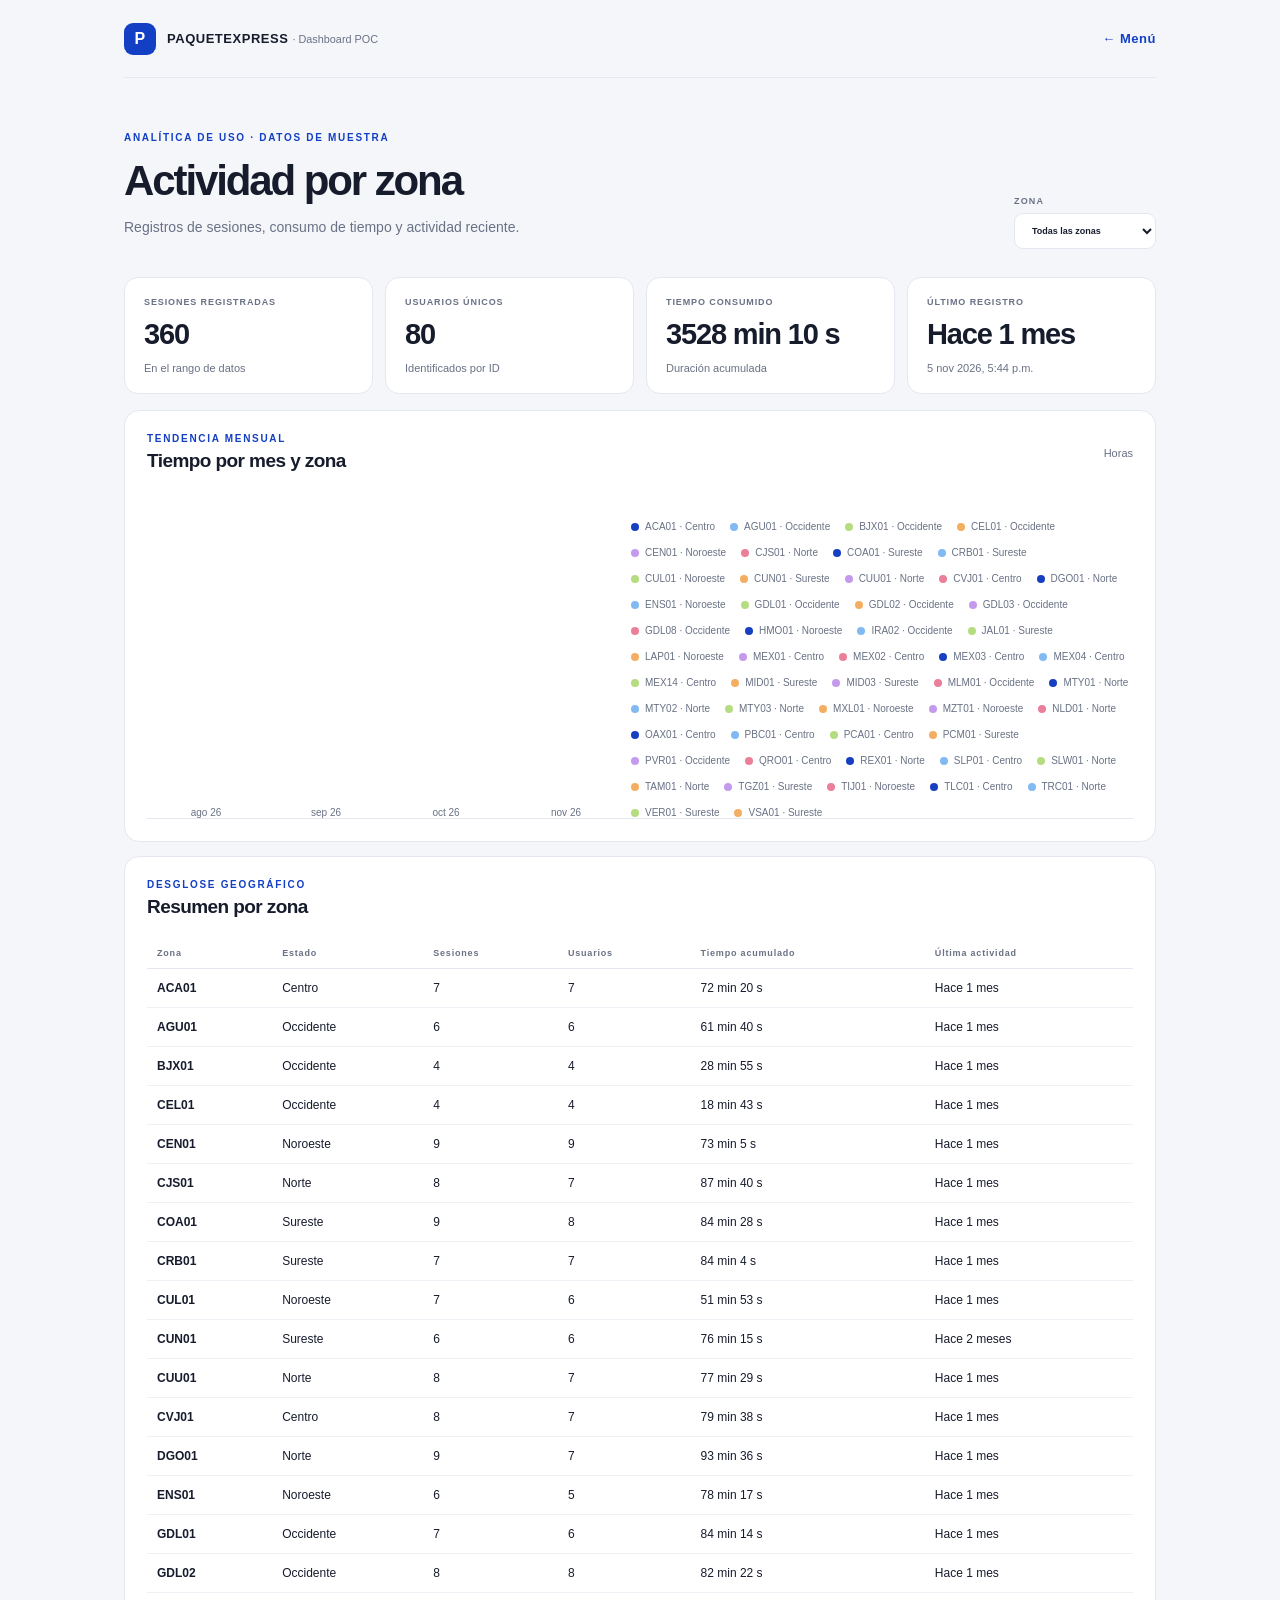
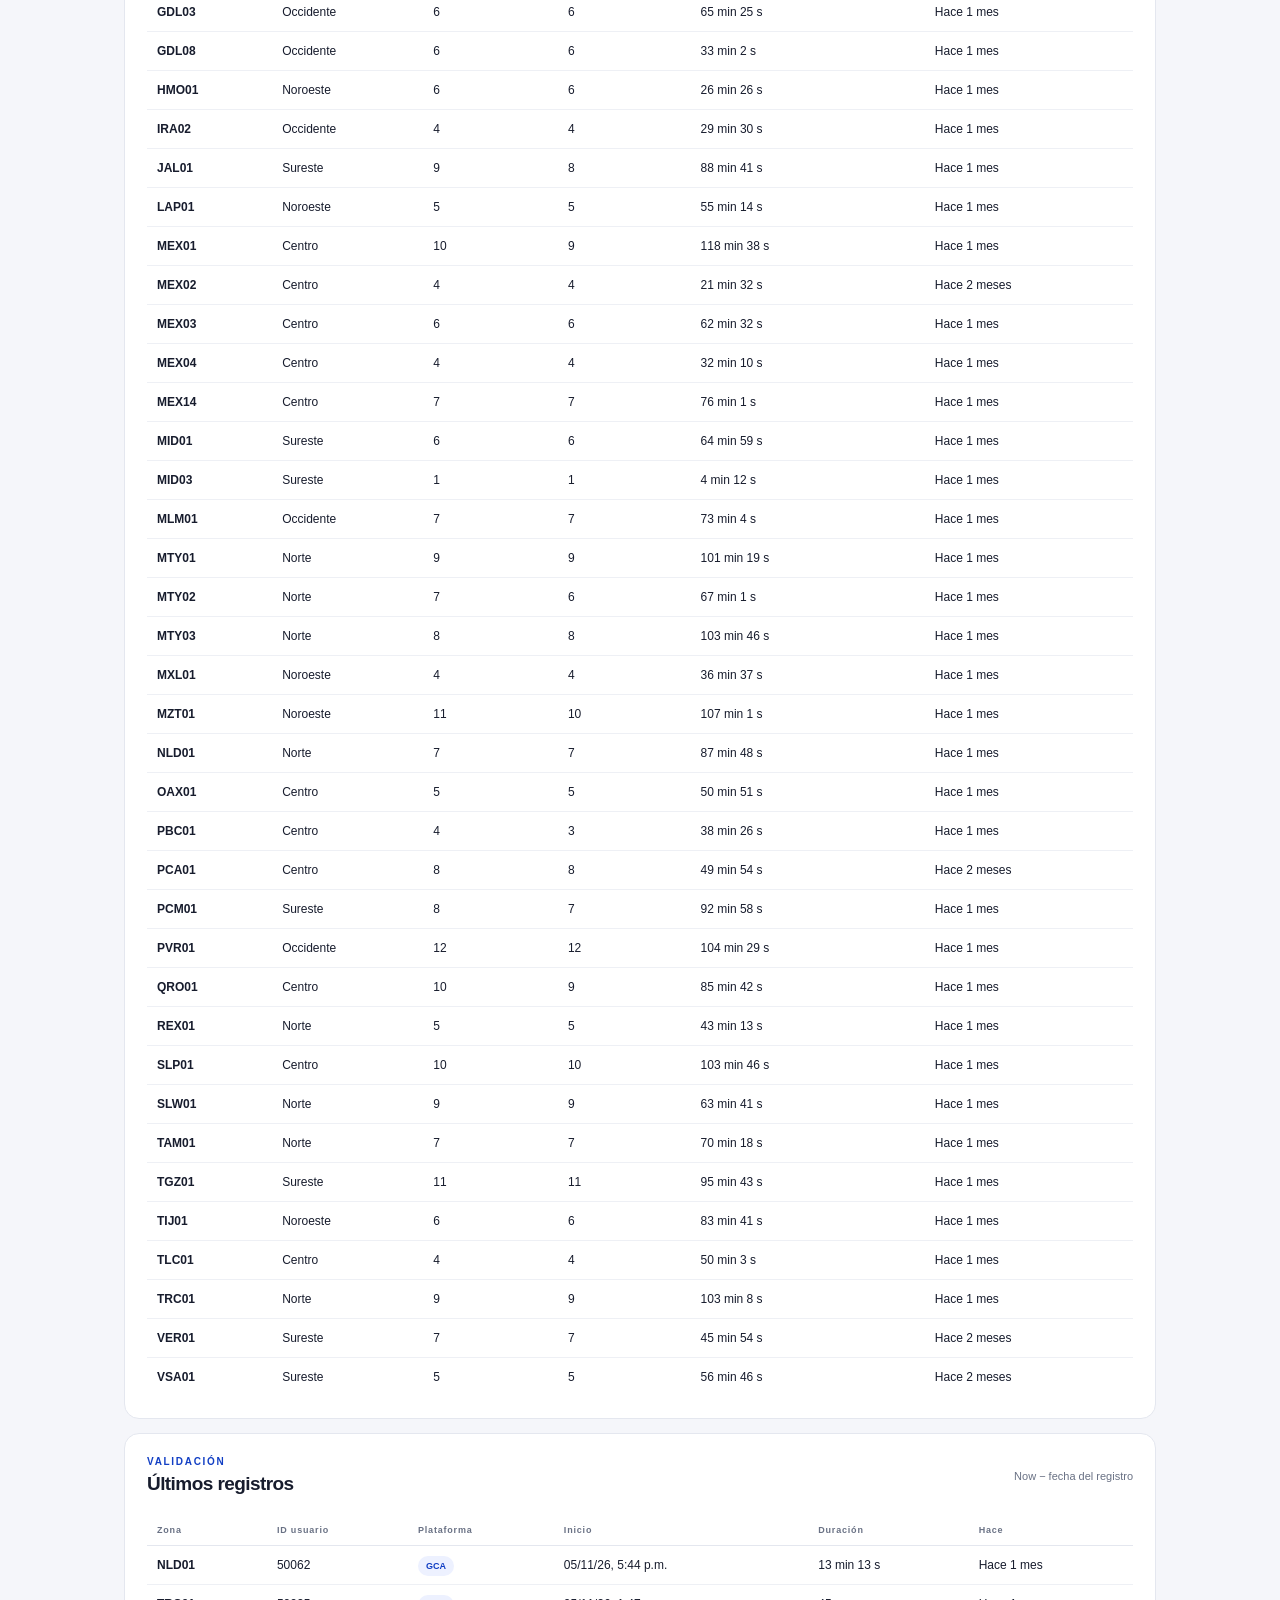
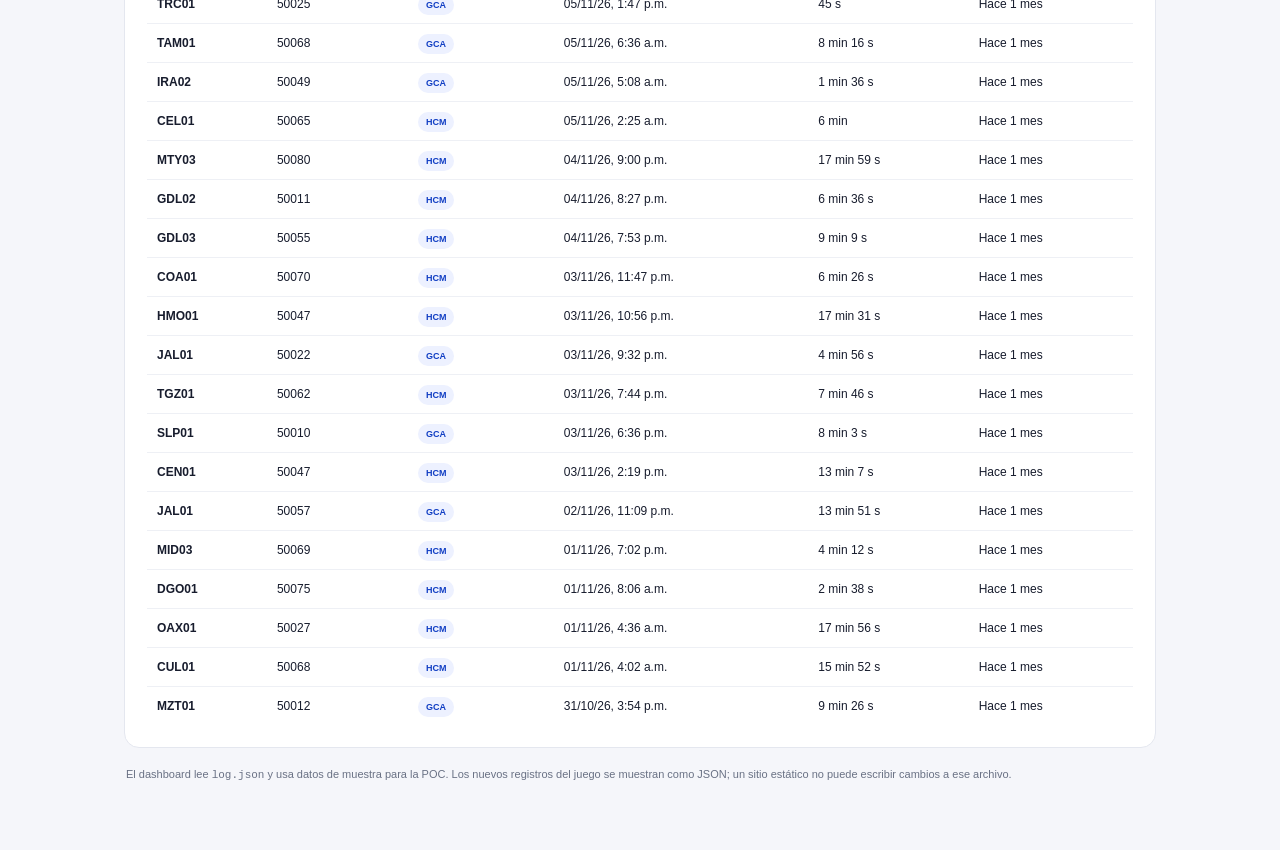
==== dashboard/index.html @ 71dc28ae "Restore original kiosk menu and move dashboard route" ====
<!doctype html>
<html lang="es">
<head>
<meta charset="utf-8"><meta name="viewport" content="width=device-width,initial-scale=1"><base href="/"><title>Dashboard de uso | POC</title><link rel="stylesheet" href="styles.css">
</head>
<body>
<div class="shell"><header class="top"><a class="brand" href="index.html" style="text-decoration:none;color:inherit"><span class="brand-mark">P</span><span>PAQUETEXPRESS <small>· Dashboard POC</small></span></a><a class="dashboard-link" style="margin:0" href="index.html">← Menú</a></header>
<main class="dash"><div class="dash-head"><div><p class="eyebrow">ANALÍTICA DE USO · DATOS DE MUESTRA</p><h1>Actividad por zona</h1><p>Registros de sesiones, consumo de tiempo y actividad reciente.</p></div><label class="filter-label">ZONA<select id="zoneFilter"><option value="all">Todas las zonas</option></select></label></div>
<div id="loadError" class="load-error" hidden>No se pudo cargar log.json. Abre este sitio desde un servidor web para que el navegador permita cargar el archivo.</div>
<section class="kpis"><article><span>SESIONES REGISTRADAS</span><b id="totalSessions">—</b><small>En el rango de datos</small></article><article><span>USUARIOS ÚNICOS</span><b id="uniqueUsers">—</b><small>Identificados por ID</small></article><article><span>TIEMPO CONSUMIDO</span><b id="totalTime">—</b><small>Duración acumulada</small></article><article><span>ÚLTIMO REGISTRO</span><b id="lastAgo">—</b><small id="lastWhen">Esperando datos</small></article></section>
<section class="panel"><div class="panel-heading"><div><p class="eyebrow">TENDENCIA MENSUAL</p><h2>Tiempo por mes y zona</h2></div><span class="unit">Horas</span></div><div id="chart" class="chart"></div></section>
<section class="panel"><div class="panel-heading"><div><p class="eyebrow">DESGLOSE GEOGRÁFICO</p><h2>Resumen por zona</h2></div></div><div class="table-wrap"><table><thead><tr><th>Zona</th><th>Estado</th><th>Sesiones</th><th>Usuarios</th><th>Tiempo acumulado</th><th>Última actividad</th></tr></thead><tbody id="zoneRows"></tbody></table></div></section>
<section class="panel"><div class="panel-heading"><div><p class="eyebrow">VALIDACIÓN</p><h2>Últimos registros</h2></div><span class="unit">Now − fecha del registro</span></div><div class="table-wrap"><table><thead><tr><th>Zona</th><th>ID usuario</th><th>Plataforma</th><th>Inicio</th><th>Duración</th><th>Hace</th></tr></thead><tbody id="recentRows"></tbody></table></div></section>
<p class="footnote">El dashboard lee <code>log.json</code> y usa datos de muestra para la POC. Los nuevos registros del juego se muestran como JSON; un sitio estático no puede escribir cambios a ese archivo.</p></main></div><script src="dashboard.js"></script></body></html>
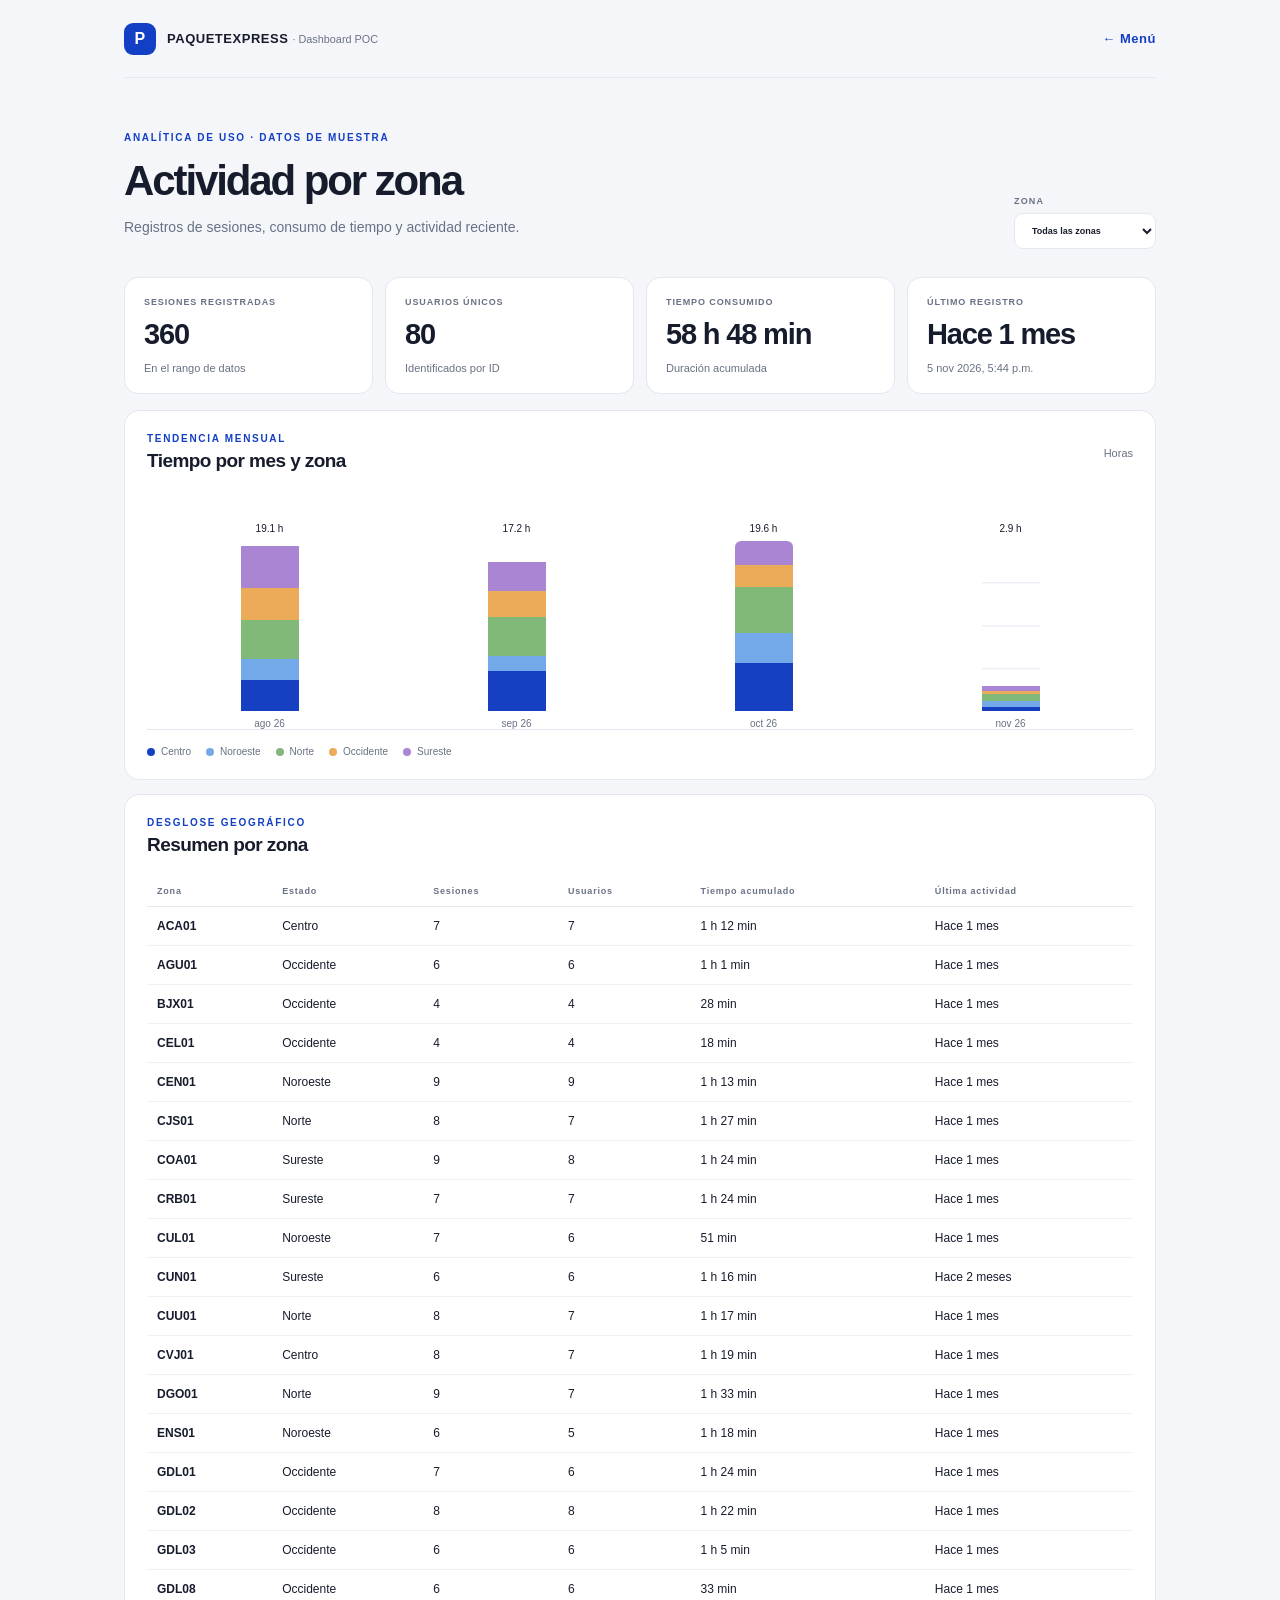
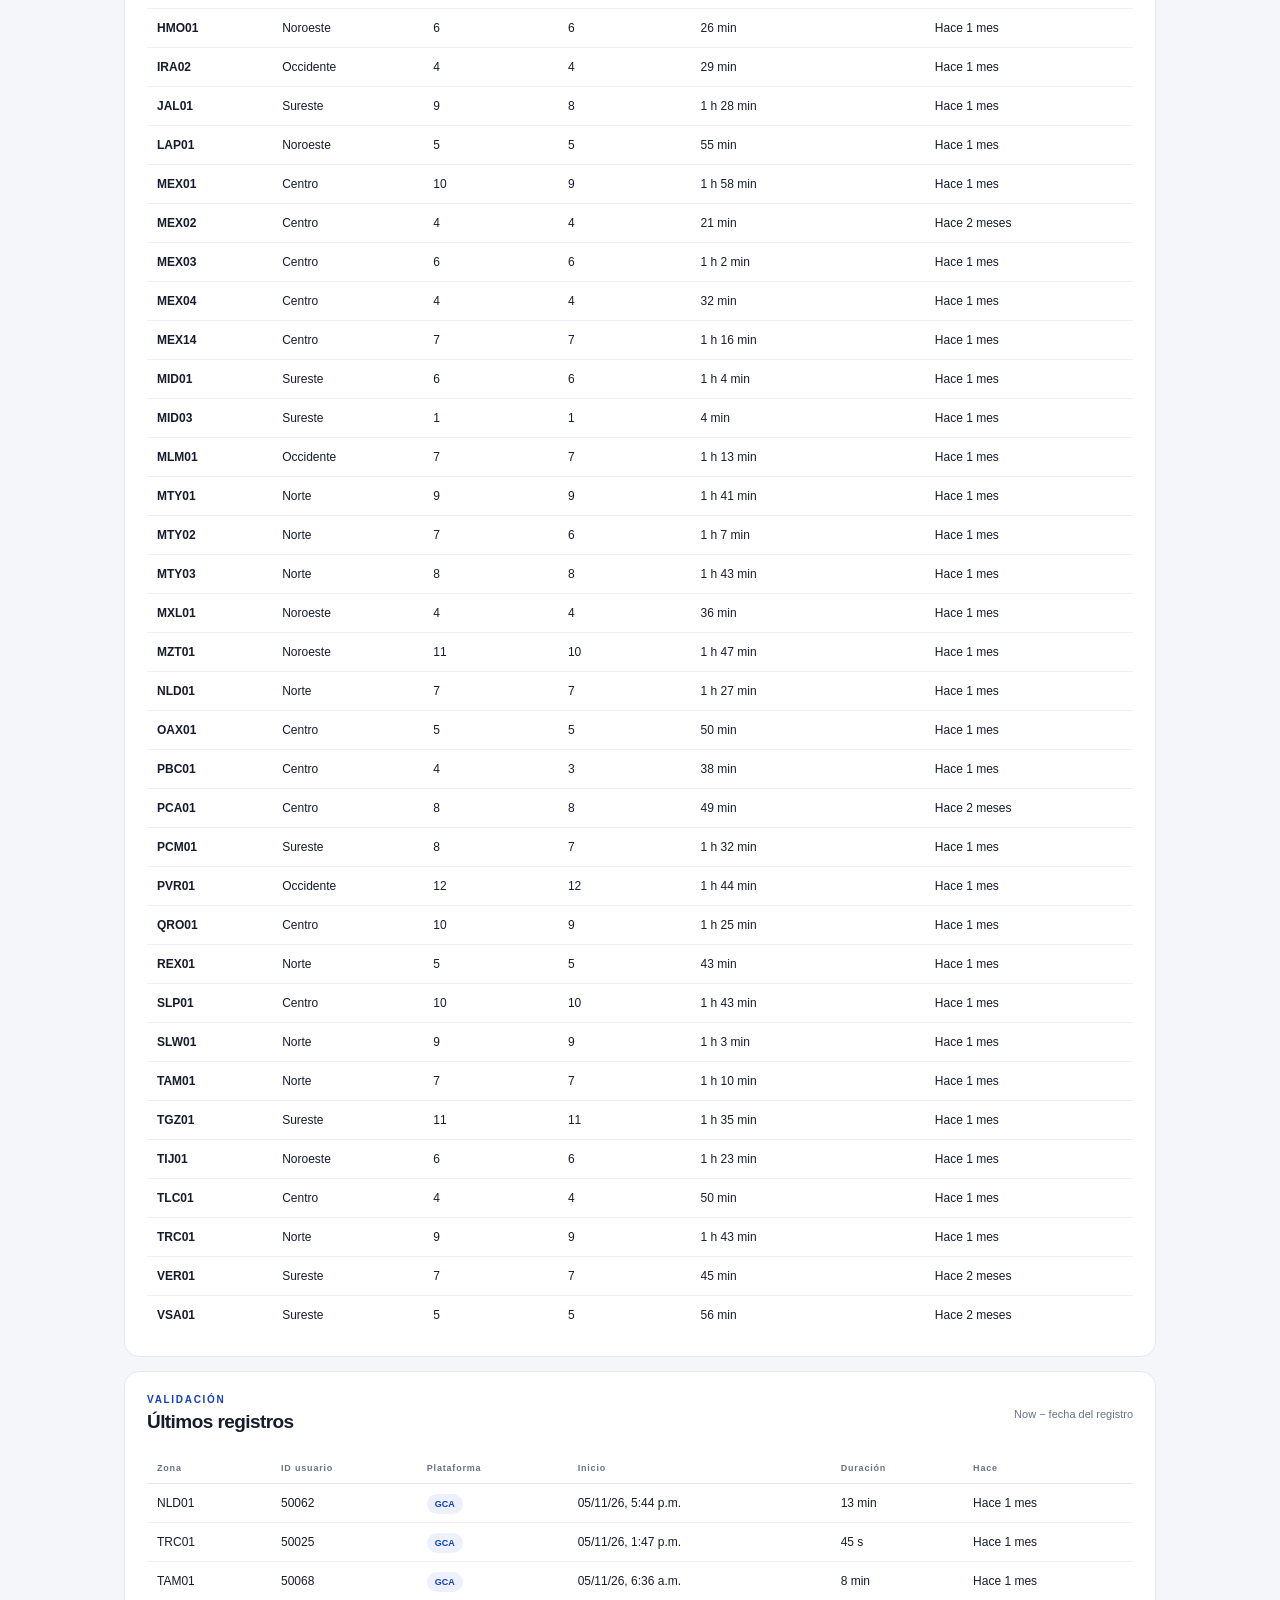
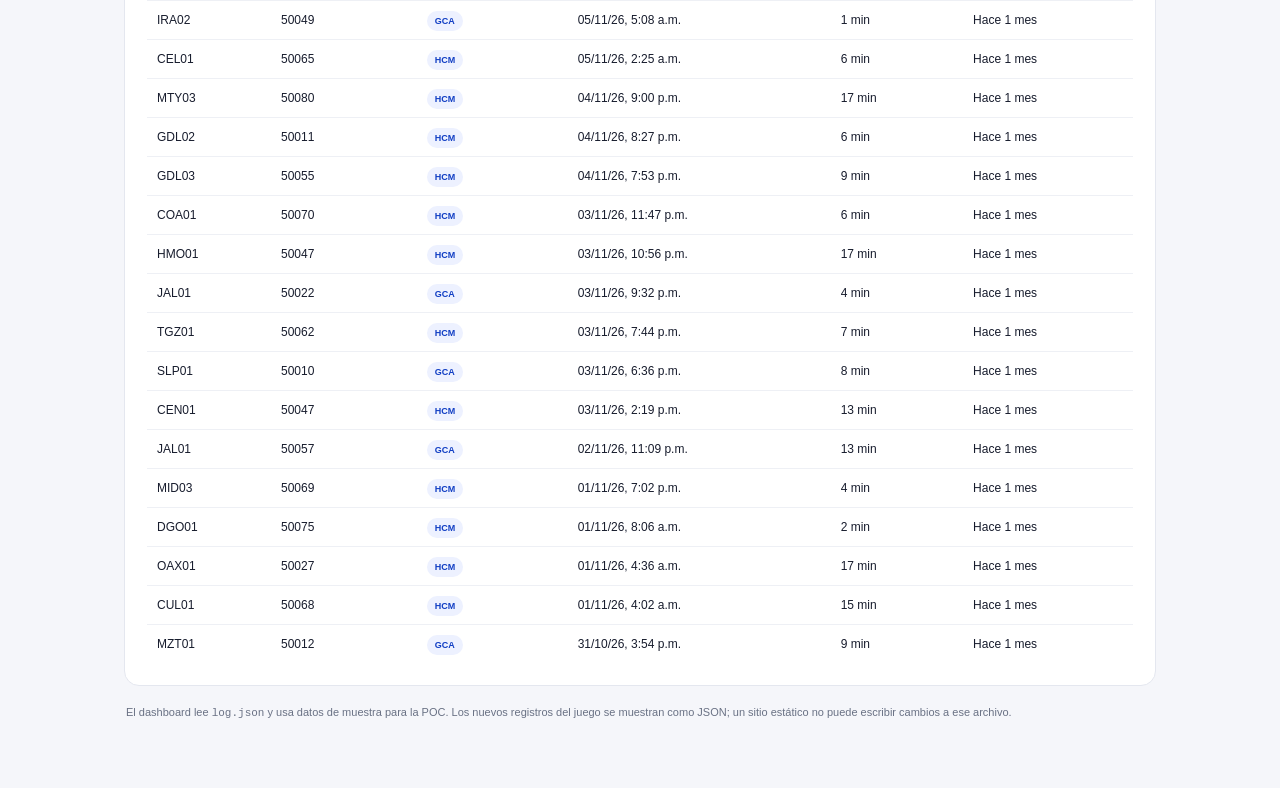
==== commit b06854cf: "Fix monthly dashboard chart by region and zone" ====
--- a/dashboard/index.html
+++ b/dashboard/index.html
@@ -1,14 +1,46 @@
 <!doctype html>
 <html lang="es">
 <head>
-<meta charset="utf-8"><meta name="viewport" content="width=device-width,initial-scale=1"><base href="/"><title>Dashboard de uso | POC</title><link rel="stylesheet" href="styles.css">
+  <meta charset="utf-8">
+  <meta name="viewport" content="width=device-width,initial-scale=1">
+  <base href="/">
+  <title>Dashboard de uso | POC</title>
+  <link rel="stylesheet" href="styles.css">
 </head>
 <body>
-<div class="shell"><header class="top"><a class="brand" href="index.html" style="text-decoration:none;color:inherit"><span class="brand-mark">P</span><span>PAQUETEXPRESS <small>· Dashboard POC</small></span></a><a class="dashboard-link" style="margin:0" href="index.html">← Menú</a></header>
-<main class="dash"><div class="dash-head"><div><p class="eyebrow">ANALÍTICA DE USO · DATOS DE MUESTRA</p><h1>Actividad por zona</h1><p>Registros de sesiones, consumo de tiempo y actividad reciente.</p></div><label class="filter-label">ZONA<select id="zoneFilter"><option value="all">Todas las zonas</option></select></label></div>
-<div id="loadError" class="load-error" hidden>No se pudo cargar log.json. Abre este sitio desde un servidor web para que el navegador permita cargar el archivo.</div>
-<section class="kpis"><article><span>SESIONES REGISTRADAS</span><b id="totalSessions">—</b><small>En el rango de datos</small></article><article><span>USUARIOS ÚNICOS</span><b id="uniqueUsers">—</b><small>Identificados por ID</small></article><article><span>TIEMPO CONSUMIDO</span><b id="totalTime">—</b><small>Duración acumulada</small></article><article><span>ÚLTIMO REGISTRO</span><b id="lastAgo">—</b><small id="lastWhen">Esperando datos</small></article></section>
-<section class="panel"><div class="panel-heading"><div><p class="eyebrow">TENDENCIA MENSUAL</p><h2>Tiempo por mes y zona</h2></div><span class="unit">Horas</span></div><div id="chart" class="chart"></div></section>
-<section class="panel"><div class="panel-heading"><div><p class="eyebrow">DESGLOSE GEOGRÁFICO</p><h2>Resumen por zona</h2></div></div><div class="table-wrap"><table><thead><tr><th>Zona</th><th>Estado</th><th>Sesiones</th><th>Usuarios</th><th>Tiempo acumulado</th><th>Última actividad</th></tr></thead><tbody id="zoneRows"></tbody></table></div></section>
-<section class="panel"><div class="panel-heading"><div><p class="eyebrow">VALIDACIÓN</p><h2>Últimos registros</h2></div><span class="unit">Now − fecha del registro</span></div><div class="table-wrap"><table><thead><tr><th>Zona</th><th>ID usuario</th><th>Plataforma</th><th>Inicio</th><th>Duración</th><th>Hace</th></tr></thead><tbody id="recentRows"></tbody></table></div></section>
-<p class="footnote">El dashboard lee <code>log.json</code> y usa datos de muestra para la POC. Los nuevos registros del juego se muestran como JSON; un sitio estático no puede escribir cambios a ese archivo.</p></main></div><script src="dashboard.js"></script></body></html>
+  <div class="shell">
+    <header class="top">
+      <a class="brand" href="index.html" style="text-decoration:none;color:inherit"><span class="brand-mark">P</span><span>PAQUETEXPRESS <small>· Dashboard POC</small></span></a>
+      <a class="dashboard-link" style="margin:0" href="index.html">← Menú</a>
+    </header>
+    <main class="dash">
+      <div class="dash-head">
+        <div><p class="eyebrow">ANALÍTICA DE USO · DATOS DE MUESTRA</p><h1>Actividad por zona</h1><p>Registros de sesiones, consumo de tiempo y actividad reciente.</p></div>
+        <label class="filter-label">ZONA<select id="zoneFilter"><option value="all">Todas las zonas</option></select></label>
+      </div>
+      <div id="loadError" class="load-error" hidden>No se pudo cargar log.json. Abre este sitio desde un servidor web para que el navegador permita cargar el archivo.</div>
+      <section class="kpis">
+        <article><span>SESIONES REGISTRADAS</span><b id="totalSessions">—</b><small>En el rango de datos</small></article>
+        <article><span>USUARIOS ÚNICOS</span><b id="uniqueUsers">—</b><small>Identificados por ID</small></article>
+        <article><span>TIEMPO CONSUMIDO</span><b id="totalTime">—</b><small>Duración acumulada</small></article>
+        <article><span>ÚLTIMO REGISTRO</span><b id="lastAgo">—</b><small id="lastWhen">Esperando datos</small></article>
+      </section>
+      <section class="panel">
+        <div class="panel-heading"><div><p class="eyebrow">TENDENCIA MENSUAL</p><h2>Tiempo por mes y zona</h2></div><span class="unit">Horas</span></div>
+        <div id="chart" class="chart" aria-label="Tiempo de uso agrupado por mes"></div>
+        <div id="chartLegend" class="legend" aria-label="Leyenda de zonas"></div>
+      </section>
+      <section class="panel">
+        <div class="panel-heading"><div><p class="eyebrow">DESGLOSE GEOGRÁFICO</p><h2>Resumen por zona</h2></div></div>
+        <div class="table-wrap"><table><thead><tr><th>Zona</th><th>Estado</th><th>Sesiones</th><th>Usuarios</th><th>Tiempo acumulado</th><th>Última actividad</th></tr></thead><tbody id="zoneRows"></tbody></table></div>
+      </section>
+      <section class="panel">
+        <div class="panel-heading"><div><p class="eyebrow">VALIDACIÓN</p><h2>Últimos registros</h2></div><span class="unit">Now − fecha del registro</span></div>
+        <div class="table-wrap"><table><thead><tr><th>Zona</th><th>ID usuario</th><th>Plataforma</th><th>Inicio</th><th>Duración</th><th>Hace</th></tr></thead><tbody id="recentRows"></tbody></table></div>
+      </section>
+      <p class="footnote">El dashboard lee <code>log.json</code> y usa datos de muestra para la POC. Los nuevos registros del juego se muestran como JSON; un sitio estático no puede escribir cambios a ese archivo.</p>
+    </main>
+  </div>
+  <script src="dashboard.js"></script>
+</body>
+</html>
